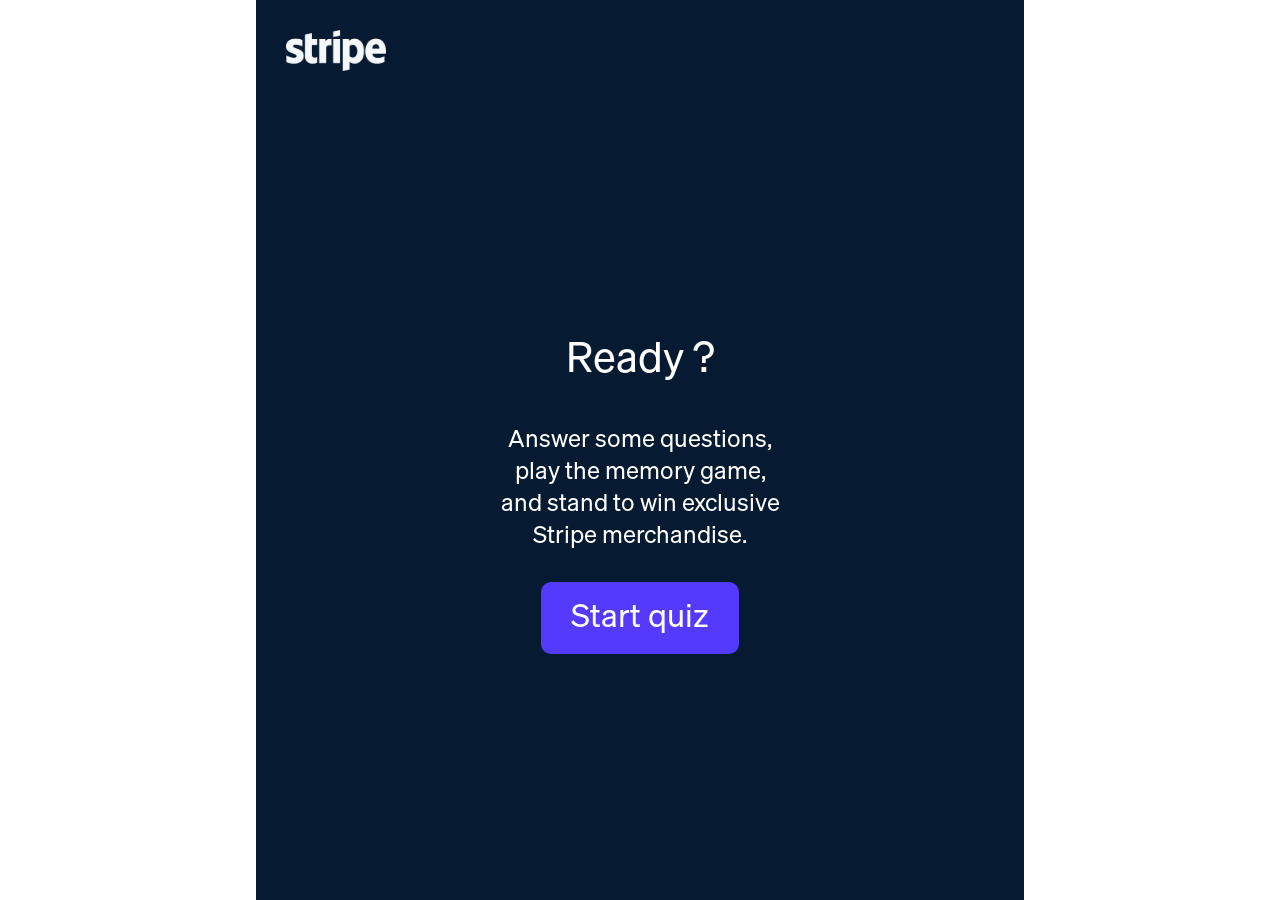
==== index.html @ 8fe20814 "code" ====
<!DOCTYPE html>
<html lang="en">

<head>
    <meta charset="UTF-8">
    <meta name="viewport" content="width=device-width, initial-scale=1.0">
    <title>Stripe</title>
    <!-- --fonts  -->
    <link rel="stylesheet" href="assets/css/fonts.css" />
    <!-- --bootstrap  -->
    <link rel="stylesheet" href="assets/css/bootstrap.min.css" />
    <!-- --style  -->
    <link rel="stylesheet" href="assets/css/style.css" />
</head>

<body>
    <div class="main ">
        <div class="logo">
            <img src="assets/images/logo.png" alt="" />
        </div>
        <div class="content-center">
            <div class="ready-content">
                <h2>Ready ?</h2>
                <p>Answer some questions, <br/>
                    play the memory game, <br/>
                    and stand to win exclusive <br/>
                    Stripe merchandise.</p>
                    <a class="link" href="question01.html">Start quiz</a>
            </div>
        </div>
    </div>

    <!-- --Script  -->
    <script src="assets/js/main.js"></script>
</body>

</html>
---- assets/css/fonts.css ----
@font-face {
  font-family: "Sohne Buch";
  src: url("../fonts/Söhne-Buch.otf") format("opentype");
  font-weight: 400;
  font-style: normal;
  font-display: swap;
}
---- assets/css/style.css ----
* {
  margin: 0;
  padding: 0;
  box-sizing: border-box;
  -webkit-box-sizing: border-box;
}
ul {
  list-style: none;
  margin: 0;
  padding: 0;
}
a {
  text-decoration: none;
  color: #000;
}
img {
  max-width: 100%;
}

h1,
h2,
h3,
h4,
h5,
h6,
span,
ul,
li,
a,
p {
  margin: 0;
  padding: 0;
}

body,
html {
  font-family: "Sohne Buch", sans-serif;
}

:root {
  --bg-color: #061b31;
  --btn-color: #533afd;
  --white-color: #ffffff;
  --question-color: #6751fd;
  --para-color: #131313;
  --option-bg-color: #e6edf4;
  --option-color: #8e9bac;
}
/* ---main start */
.main {
  width: 100%;
  min-height: 100vh;
  max-width: 768px;
  margin: auto;
  background-color: var(--bg-color);
  padding: 30px;
  display: flex;
  flex-direction: column;
}

.container {
  max-width: 640px !important;
  padding: 0 10px;
  margin: auto;
}

/* ---main end-- */

@media (max-width: 767px) {
  .container {
    max-width: 600px !important;
  }
}

@media (max-width: 640px) {
  .container {
    max-width: 550px !important;
    padding: 0 20px;
  }
}

@media (max-width: 575px) {
  .container {
    max-width: 489px !important;
  }
}

@media (max-width: 490px) {
  .main {
    padding: 24px;
  }
}

/* -------------- */

.logo img {
  width: 100%;
  max-width: 100px;
  margin-bottom: 30px;
}
@media (max-width: 430px) {
  .logo img {
    max-width: 80px;
  }
}
/* ---index pages start */
.content-center {
  flex: 1;
  display: flex;
  justify-content: center;
  align-items: center;
  text-align: center;
}
.ready-content {
  text-align: center;
}
.ready-content h2 {
  font-size: 42px;
  line-height: 48px;
  color: var(--white-color);
  margin-bottom: 40px;
}
.ready-content p {
  color: var(--white-color);
  font-size: 24px;
  line-height: 32px;
  margin-bottom: 50px;
}
.ready-content .link {
  background-color: var(--btn-color);
  color: var(--white-color);
  padding: 20px 30px;
  border-radius: 10px;
  font-size: 32px;
  line-height: 32px;
}

@media (max-width: 430px) {
  .ready-content p {
    font-size: 20px;
    line-height: 28px;
  }
  .ready-content .link {
    padding: 16px 23px;
    font-size: 26px;
    line-height: 26px;
  }
}

/* ---index pages end */

/* --question -01 start */
.que-popup {
  background-color: white;
  border-radius: 20px;
  padding: 30px 34px;
  width: 400px;
  margin: auto;
  box-shadow: 0 4px 20px rgba(0, 0, 0, 0.1);
  min-height: 450px;
}
.que-popup h3 {
  color: var(--question-color);
  font-size: 22px;
  margin-bottom: 30px;
}
.que-popup p {
  color: var(--para-color);
  font-size: 16px;
  line-height: 20px;
  margin-bottom: 30px;
}
.option-list li {
  background-color: var(--option-bg-color);
  padding: 14px 18px;
  color: var(--option-color);
  font-size: 16px;
  line-height: 16px;
  border-radius: 5px;
  margin-bottom: 12px;
  cursor: pointer;
  transition: 0.3s ease;
}
.option-list li:last-child {
  margin-bottom: 0;
}

.option-list li:hover {
  background-color: #dce3ec;
}

.option-list li.active {
  background-color: var(--btn-color);
  color: #fff;
}
.next-btn {
  background-color: var(--btn-color);
  color: var(--white-color);
  padding: 16px 28px;
  border-radius: 12px;
  font-size: 26px;
  line-height: 26px;
  display: inline-block;
  border: none;
  text-align: center;
  margin: 30px auto 0;
  cursor: pointer;
  transition: 0.3s ease;
  width: 100%;
  max-width: 172px;
}

@media (max-width: 490px) {
  .que-popup {
    width: auto;
    padding: 30px 28px;
  }
  .que-popup h3 {
    margin-bottom: 20px;
  }
  .next-btn {
    max-width: 160px;
    padding: 14px 28px;
  }
}
/* --question -01 end */

/* ---congrats start */
.congrats {
  text-align: center;
}
.congrats h2 {
  font-size: 30px;
  line-height: 40px;
  color: var(--white-color);
  margin-bottom: 50px;
}
.congrats h4 {
  font-size: 20px;
  line-height: 26px;
  color: var(--white-color);
  margin-bottom: 20px;
}
.congrats-btn {
  background-color: var(--white-color);
  color: #0c2036;
  padding: 20px 28px;
  border-radius: 12px;
  font-size: 26px;
  line-height: 26px;
  display: inline-block;
  border: none;
  text-align: center;
  margin: 0 auto;
  cursor: pointer;
  transition: 0.3s ease;
  width: 100%;
  max-width: 220px;
}
.tryagain-btn {
  background-color: var(--btn-color);
  color: var(--white-color);
  padding: 16px 28px;
  border-radius: 12px;
  font-size: 26px;
  line-height: 26px;
  display: inline-block;
  border: none;
  text-align: center;
  margin: 0 auto;
  cursor: pointer;
  transition: 0.3s ease;
  width: 100%;
  max-width: 200px;
}

@media (max-width: 430px) {
  .congrats h4 {
    font-size: 18px;
    line-height: 24px;
  }
}
/* ---congrats end */
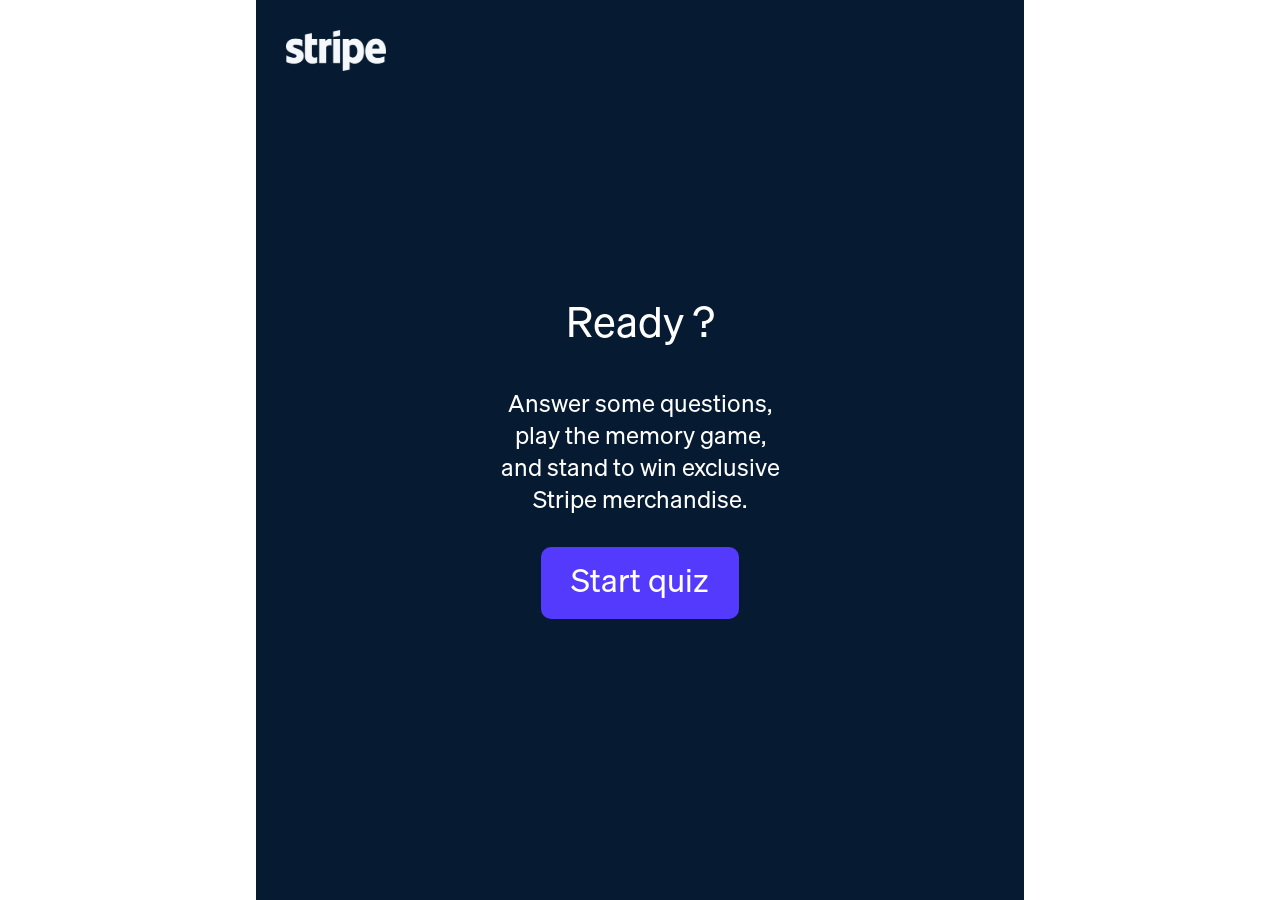
==== commit b5fc88bb: "code" ====
--- a/index.html
+++ b/index.html
@@ -28,6 +28,7 @@
                     <a class="link" href="question01.html">Start quiz</a>
             </div>
         </div>
+        <div></div>
     </div>
 
     <!-- --Script  -->
--- a/assets/css/style.css
+++ b/assets/css/style.css
@@ -49,7 +49,7 @@
 /* ---main start */
 .main {
   width: 100%;
-  min-height: 100vh;
+  min-height: 100dvh;
   max-width: 768px;
   margin: auto;
   background-color: var(--bg-color);
@@ -96,7 +96,6 @@
 .logo img {
   width: 100%;
   max-width: 100px;
-  margin-bottom: 30px;
 }
 @media (max-width: 430px) {
   .logo img {
@@ -109,7 +108,7 @@
   display: flex;
   justify-content: center;
   align-items: center;
-  text-align: center;
+  margin-bottom: 40px;
 }
 .ready-content {
   text-align: center;
@@ -133,6 +132,7 @@
   border-radius: 10px;
   font-size: 32px;
   line-height: 32px;
+  transition: all 0.5s;
 }
 
 @media (max-width: 430px) {
@@ -193,6 +193,19 @@
   background-color: var(--btn-color);
   color: #fff;
 }
+
+/* Right answer */
+.option-list li.correct {
+  background-color: #39b54a !important;
+  color: #fff !important;
+}
+
+/* Wrong answer */
+.option-list li.wrong {
+  background-color: #ff0000 !important;
+  color: #fff !important;
+}
+
 .next-btn {
   background-color: var(--btn-color);
   color: var(--white-color);
@@ -208,6 +221,7 @@
   transition: 0.3s ease;
   width: 100%;
   max-width: 172px;
+  transition: all 0.5s;
 }
 
 @media (max-width: 490px) {
@@ -281,3 +295,14 @@
   }
 }
 /* ---congrats end */
+.next-btn:hover,
+.ready-content .link:hover {
+  box-shadow: 0 6px 14px rgba(255, 255, 255, 0.28);
+}
+
+/* ✅ CLICK: small bottom shadow + press */
+.next-btn:active,
+.ready-content .link:active {
+  transform: scale(0.96);
+  box-shadow: 0 3px 8px rgba(255, 255, 255, 0.22);
+}
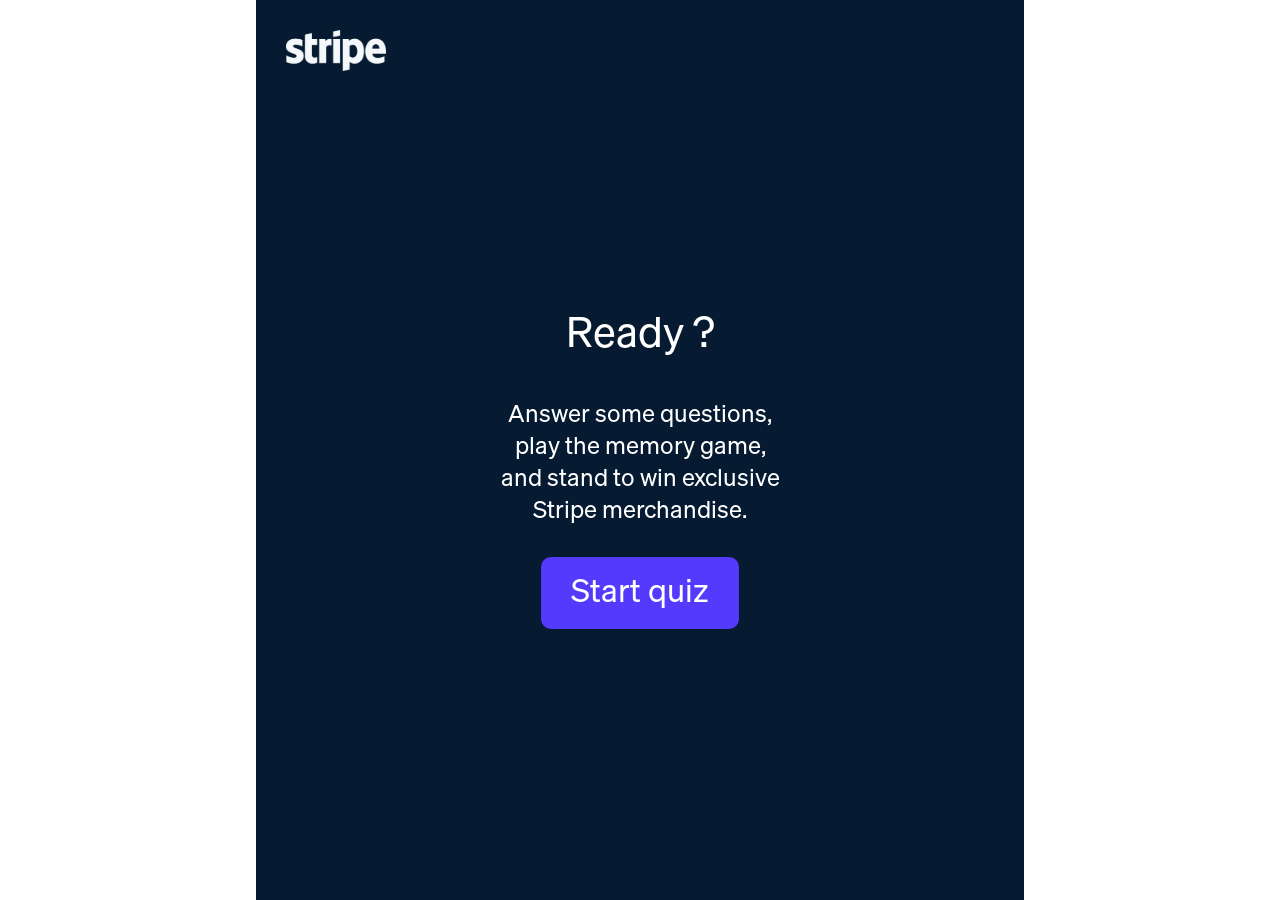
==== commit 95e175ac: "code" ====
--- a/index.html
+++ b/index.html
@@ -16,16 +16,16 @@
 <body>
     <div class="main ">
         <div class="logo">
-            <img src="assets/images/logo.png" alt="" />
+            <img src="assets/images/logo.png" alt="logo" />
         </div>
         <div class="content-center">
             <div class="ready-content">
                 <h2>Ready ?</h2>
-                <p>Answer some questions, <br/>
-                    play the memory game, <br/>
-                    and stand to win exclusive <br/>
+                <p>Answer some questions, <br />
+                    play the memory game, <br />
+                    and stand to win exclusive <br />
                     Stripe merchandise.</p>
-                    <a class="link" href="question01.html">Start quiz</a>
+                <a class="link" href="question01.html">Start quiz</a>
             </div>
         </div>
         <div></div>
--- a/assets/css/style.css
+++ b/assets/css/style.css
@@ -108,7 +108,7 @@
   display: flex;
   justify-content: center;
   align-items: center;
-  margin-bottom: 40px;
+  margin-bottom: 20px;
 }
 .ready-content {
   text-align: center;
@@ -170,10 +170,11 @@
   line-height: 20px;
   margin-bottom: 30px;
 }
+
 .option-list li {
-  background-color: var(--option-bg-color);
+  background-color: var(--option-bg-color, #f2f2f2);
   padding: 14px 18px;
-  color: var(--option-color);
+  color: var(--option-color, #000);
   font-size: 16px;
   line-height: 16px;
   border-radius: 5px;
@@ -181,6 +182,7 @@
   cursor: pointer;
   transition: 0.3s ease;
 }
+
 .option-list li:last-child {
   margin-bottom: 0;
 }
@@ -189,21 +191,27 @@
   background-color: #dce3ec;
 }
 
+/* Hide the radio button circle */
+.option-list input[type="radio"] {
+  display: none;
+}
+
+/* Selected option styling */
 .option-list li.active {
-  background-color: var(--btn-color);
+  background-color: var(--btn-color, #007bff);
   color: #fff;
 }
 
 /* Right answer */
 .option-list li.correct {
-  background-color: #39b54a !important;
-  color: #fff !important;
+  background-color: #39b54a ;
+  color: #fff ;
 }
 
 /* Wrong answer */
 .option-list li.wrong {
-  background-color: #ff0000 !important;
-  color: #fff !important;
+  background-color: #ff0000 ;
+  color: #fff;
 }
 
 .next-btn {
